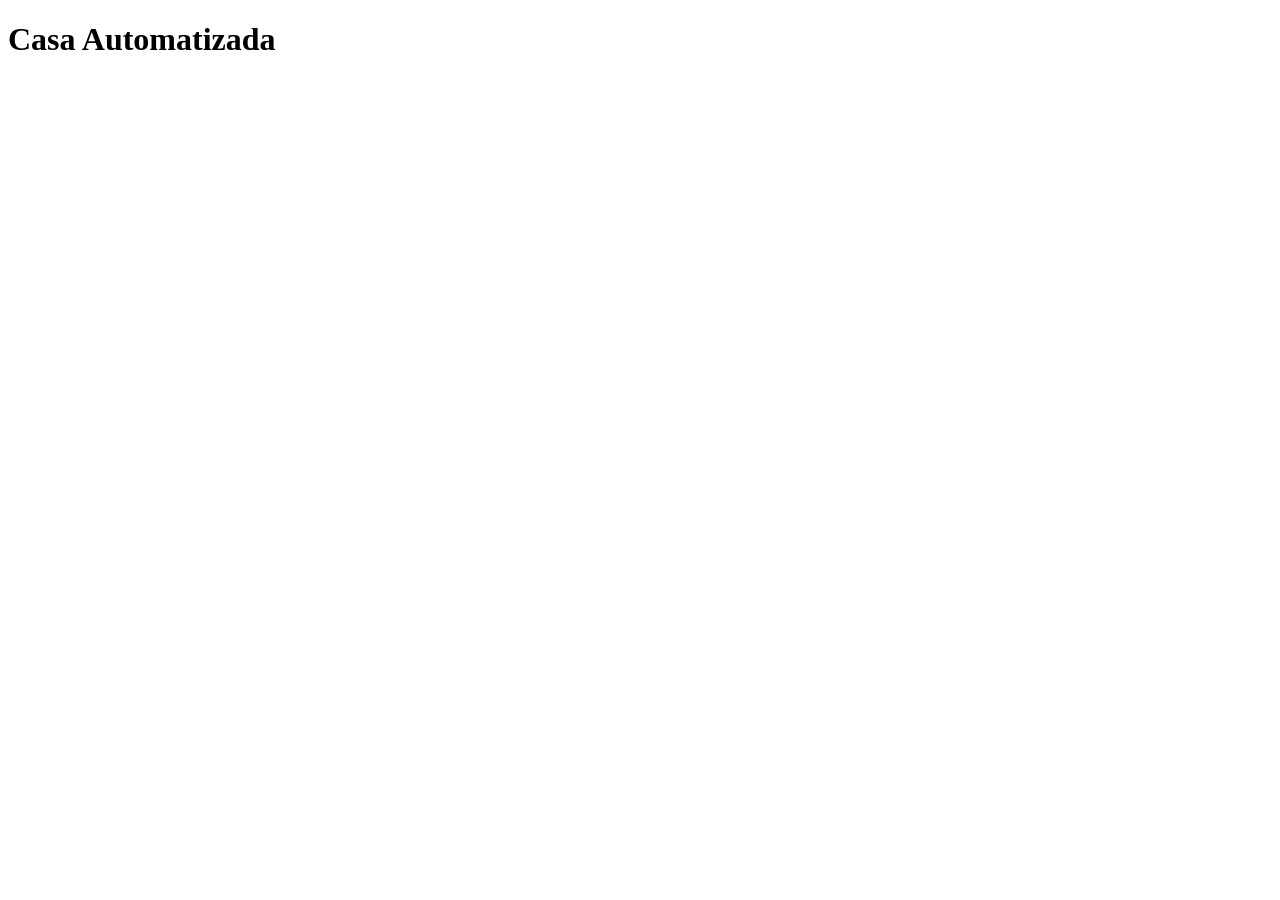
==== frontend/index.html @ 73bf4c5d "inciando" ====
<!DOCTYPE html>
<html lang="pt-br">
<head>
    <meta charset="UTF-8">
    <meta name="viewport" content="width=device-width, initial-scale=1.0">
    <link rel="stylesheet" href="style.css">
    <title>Início</title>
</head>
<body>
    <header>
        <h1>Casa Automatizada</h1>
    </header>
    
</body>
</html>
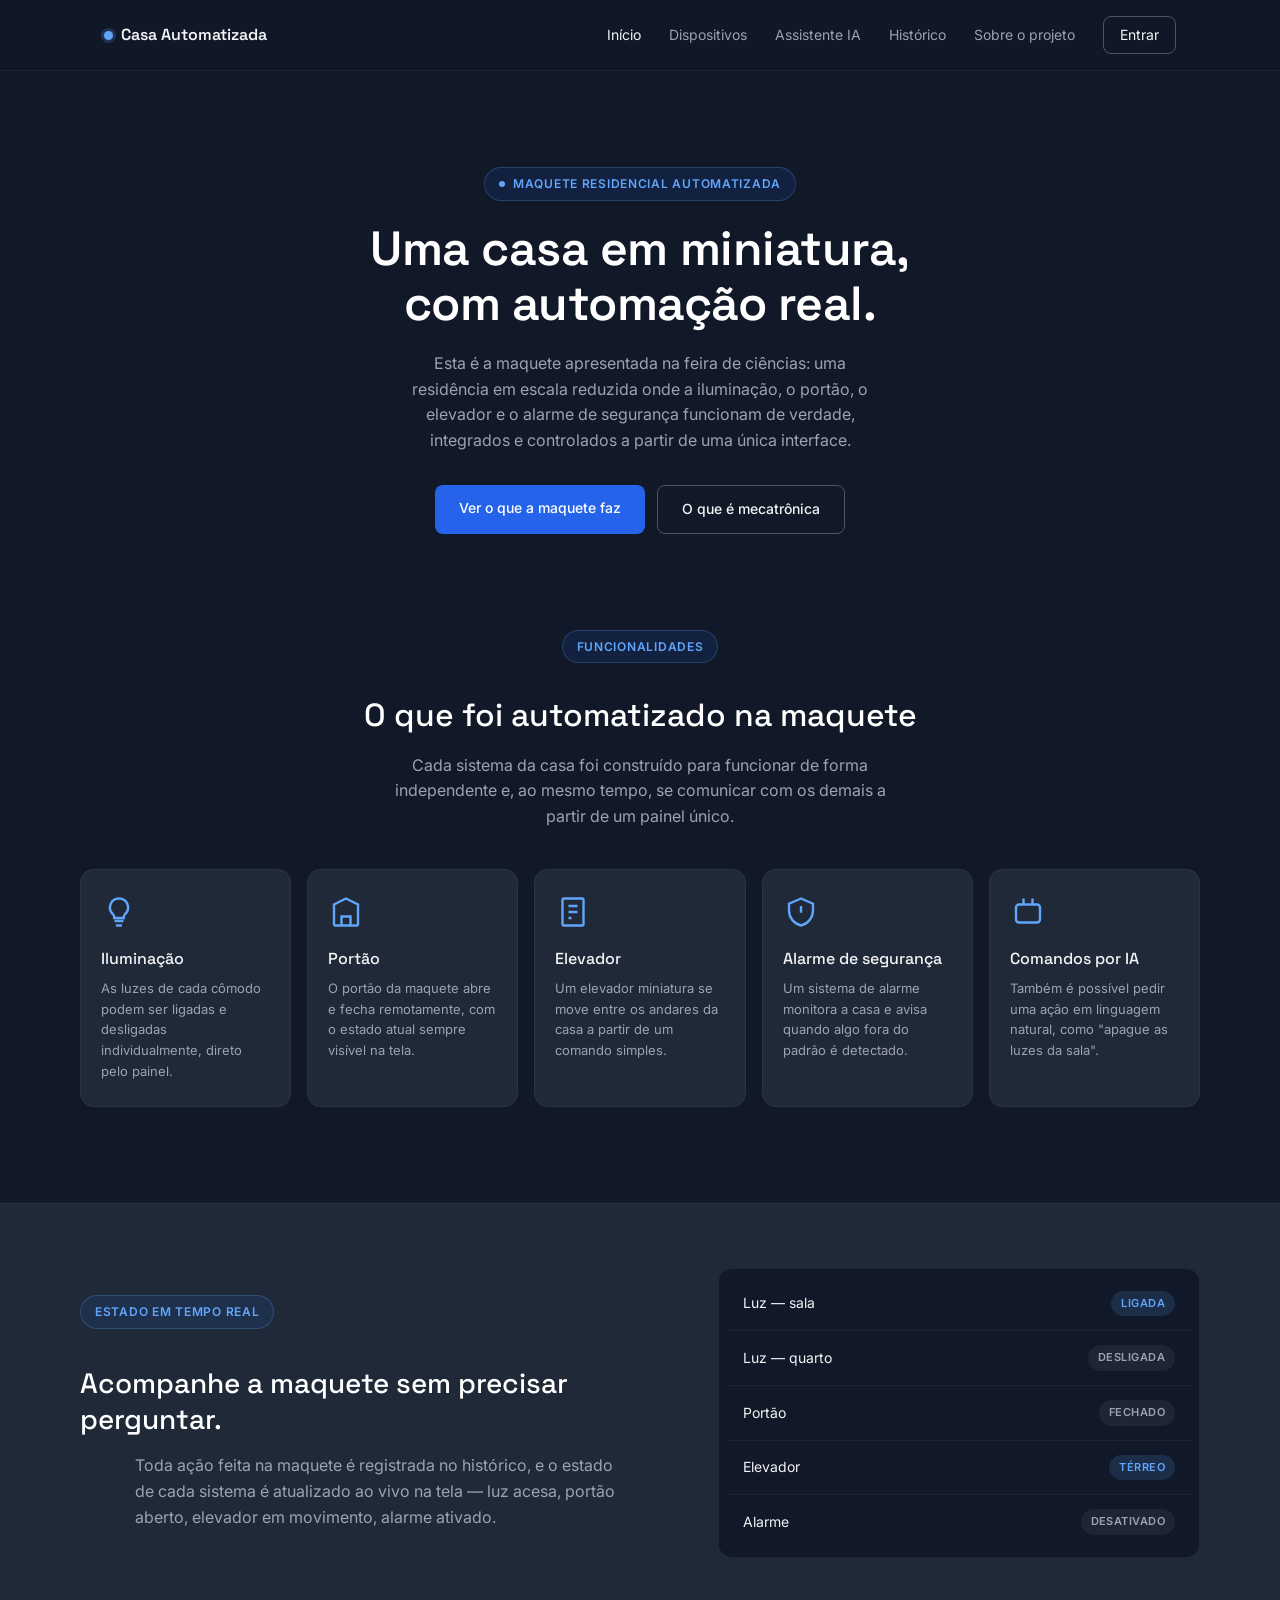
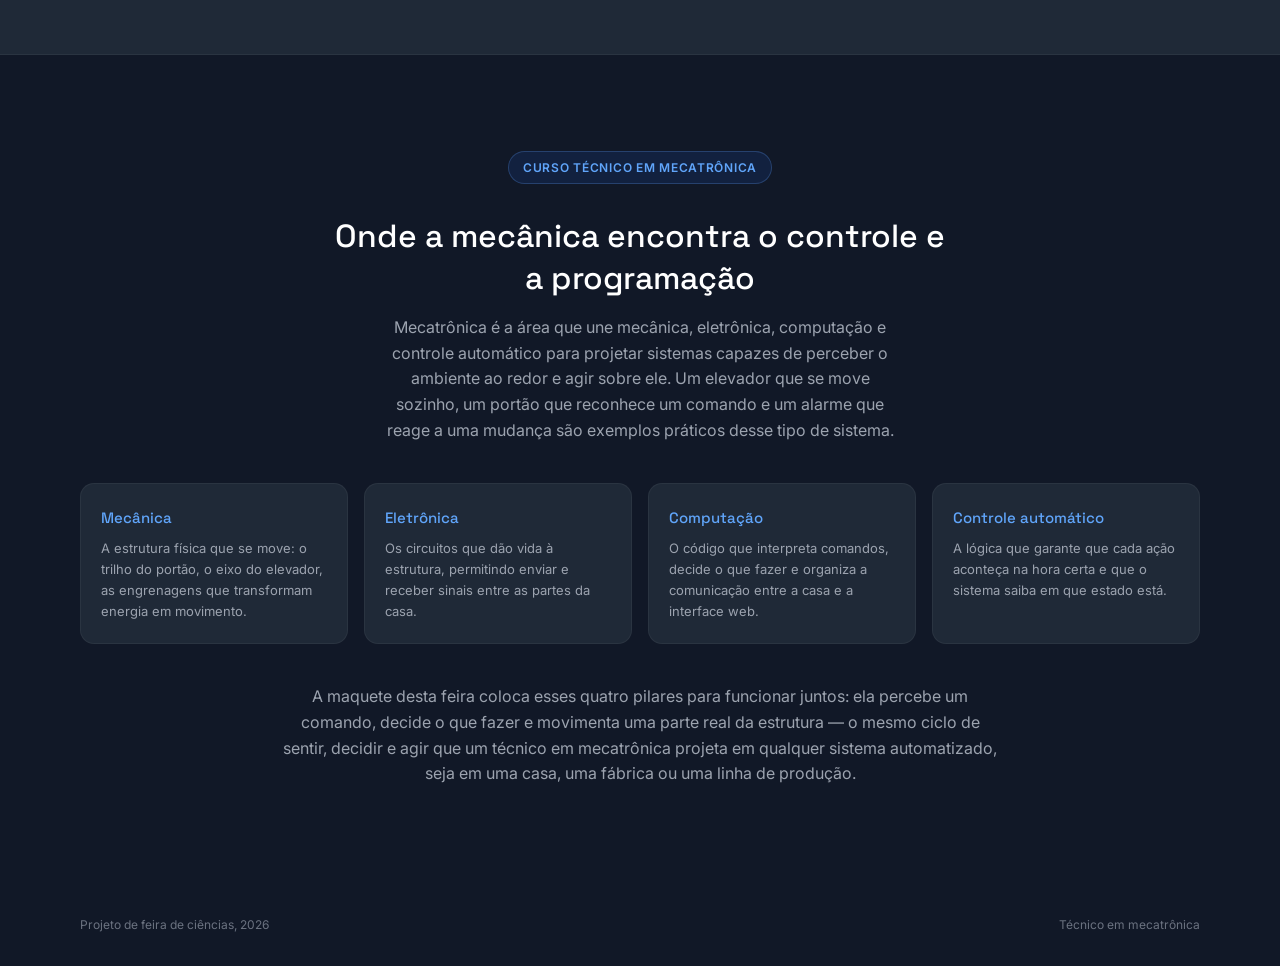
==== commit a2c77254: "criando a interface" ====
--- a/frontend/index.html
+++ b/frontend/index.html
@@ -1,15 +1,195 @@
 <!DOCTYPE html>
-<html lang="pt-br">
+<html lang="pt-BR">
 <head>
-    <meta charset="UTF-8">
-    <meta name="viewport" content="width=device-width, initial-scale=1.0">
-    <link rel="stylesheet" href="style.css">
-    <title>Início</title>
+<meta charset="UTF-8">
+<meta name="viewport" content="width=device-width, initial-scale=1.0">
+<title>Casa Automatizada — Projeto de Mecatrônica</title>
+<link rel="preconnect" href="https://fonts.googleapis.com">
+<link rel="preconnect" href="https://fonts.gstatic.com" crossorigin>
+<link href="https://fonts.googleapis.com/css2?family=Space+Grotesk:wght@500;600&family=Inter:wght@400;500;600&display=swap" rel="stylesheet">
+<link rel="stylesheet" href="style.css">
 </head>
 <body>
-    <header>
-        <h1>Casa Automatizada</h1>
-    </header>
-    
+
+<header class="header">
+  <div class="header-inner">
+    <a href="index.html" class="logo">
+      <span class="logo-dot"></span>
+      Casa Automatizada
+    </a>
+
+    <button class="menu-toggle" id="menuToggle" aria-label="Abrir menu" aria-expanded="false">
+      <span></span>
+      <span></span>
+      <span></span>
+    </button>
+
+    <nav class="nav" id="nav">
+      <a href="index.html" class="nav-link active">Início</a>
+      <a href="dispositivos.html" class="nav-link">Dispositivos</a>
+      <a href="assistente.html" class="nav-link">Assistente IA</a>
+      <a href="historico.html" class="nav-link">Histórico</a>
+      <a href="sobre.html" class="nav-link">Sobre o projeto</a>
+      <a href="login.html" class="nav-link nav-link-login">Entrar</a>
+    </nav>
+  </div>
+</header>
+
+<main>
+
+  <section class="hero">
+    <div class="hero-inner">
+      <p class="eyebrow"><span class="pulse"></span>Maquete residencial automatizada</p>
+      <h1>Uma casa em miniatura,<br>com automação real.</h1>
+      <p class="hero-text">
+        Esta é a maquete apresentada na feira de ciências: uma residência em escala reduzida
+        onde a iluminação, o portão, o elevador e o alarme de segurança funcionam de verdade,
+        integrados e controlados a partir de uma única interface.
+      </p>
+      <div class="hero-actions">
+        <a href="#funcionalidades" class="btn btn-primary">Ver o que a maquete faz</a>
+        <a href="#mecatronica" class="btn btn-secondary">O que é mecatrônica</a>
+      </div>
+    </div>
+  </section>
+
+  <section class="features" id="funcionalidades">
+    <div class="features-inner">
+      <div class="section-head">
+        <p class="eyebrow">Funcionalidades</p>
+        <h2>O que foi automatizado na maquete</h2>
+        <p class="hero-text">
+          Cada sistema da casa foi construído para funcionar de forma independente e, ao
+          mesmo tempo, se comunicar com os demais a partir de um painel único.
+        </p>
+      </div>
+
+      <div class="cards-grid">
+        <article class="card">
+          <div class="card-icon" aria-hidden="true">
+            <svg viewBox="0 0 24 24" fill="none" stroke="currentColor" stroke-width="1.6"><path d="M9 18h6M10 21h4M12 3a6 6 0 0 0-4 10.5c.5.5.8 1.1.8 1.8V16h6.4v-.7c0-.7.3-1.3.8-1.8A6 6 0 0 0 12 3Z"/></svg>
+          </div>
+          <h3>Iluminação</h3>
+          <p>As luzes de cada cômodo podem ser ligadas e desligadas individualmente, direto pelo painel.</p>
+        </article>
+
+        <article class="card">
+          <div class="card-icon" aria-hidden="true">
+            <svg viewBox="0 0 24 24" fill="none" stroke="currentColor" stroke-width="1.6"><path d="M4 21V7l8-4 8 4v14M4 21h16M9 21v-6h6v6"/></svg>
+          </div>
+          <h3>Portão</h3>
+          <p>O portão da maquete abre e fecha remotamente, com o estado atual sempre visível na tela.</p>
+        </article>
+
+        <article class="card">
+          <div class="card-icon" aria-hidden="true">
+            <svg viewBox="0 0 24 24" fill="none" stroke="currentColor" stroke-width="1.6"><rect x="5" y="3" width="14" height="18" rx="1"/><path d="M9 8h6M9 12h6M9 16h2"/></svg>
+          </div>
+          <h3>Elevador</h3>
+          <p>Um elevador miniatura se move entre os andares da casa a partir de um comando simples.</p>
+        </article>
+
+        <article class="card">
+          <div class="card-icon" aria-hidden="true">
+            <svg viewBox="0 0 24 24" fill="none" stroke="currentColor" stroke-width="1.6"><path d="M12 3 4 6.5V11c0 4.8 3.2 8.7 8 10 4.8-1.3 8-5.2 8-10V6.5L12 3Z"/><path d="M12 8v4.5M12 15.5h.01"/></svg>
+          </div>
+          <h3>Alarme de segurança</h3>
+          <p>Um sistema de alarme monitora a casa e avisa quando algo fora do padrão é detectado.</p>
+        </article>
+
+        <article class="card">
+          <div class="card-icon" aria-hidden="true">
+            <svg viewBox="0 0 24 24" fill="none" stroke="currentColor" stroke-width="1.6"><rect x="4" y="7" width="16" height="12" rx="2"/><path d="M9 3v4M15 3v4M8 13h.01M12 13h.01M16 13h.01"/></svg>
+          </div>
+          <h3>Comandos por IA</h3>
+          <p>Também é possível pedir uma ação em linguagem natural, como "apague as luzes da sala".</p>
+        </article>
+      </div>
+    </div>
+  </section>
+
+  <section class="status">
+    <div class="status-inner">
+      <div class="status-text">
+        <p class="eyebrow">Estado em tempo real</p>
+        <h2>Acompanhe a maquete sem precisar perguntar.</h2>
+        <p class="hero-text">
+          Toda ação feita na maquete é registrada no histórico, e o estado de cada sistema
+          é atualizado ao vivo na tela — luz acesa, portão aberto, elevador em movimento,
+          alarme ativado.
+        </p>
+      </div>
+      <div class="status-panel" aria-hidden="true">
+        <div class="status-row"><span>Luz — sala</span><span class="tag tag-on">ligada</span></div>
+        <div class="status-row"><span>Luz — quarto</span><span class="tag tag-off">desligada</span></div>
+        <div class="status-row"><span>Portão</span><span class="tag tag-off">fechado</span></div>
+        <div class="status-row"><span>Elevador</span><span class="tag tag-on">térreo</span></div>
+        <div class="status-row"><span>Alarme</span><span class="tag tag-off">desativado</span></div>
+      </div>
+    </div>
+  </section>
+
+  <section class="mecatronica" id="mecatronica">
+    <div class="mecatronica-inner">
+      <div class="section-head">
+        <p class="eyebrow">Curso técnico em mecatrônica</p>
+        <h2>Onde a mecânica encontra o controle e a programação</h2>
+        <p class="hero-text">
+          Mecatrônica é a área que une mecânica, eletrônica, computação e controle
+          automático para projetar sistemas capazes de perceber o ambiente ao redor e
+          agir sobre ele. Um elevador que se move sozinho, um portão que reconhece um
+          comando e um alarme que reage a uma mudança são exemplos práticos desse tipo
+          de sistema.
+        </p>
+      </div>
+
+      <div class="pillars-grid">
+        <article class="pillar">
+          <h3>Mecânica</h3>
+          <p>A estrutura física que se move: o trilho do portão, o eixo do elevador, as engrenagens que transformam energia em movimento.</p>
+        </article>
+        <article class="pillar">
+          <h3>Eletrônica</h3>
+          <p>Os circuitos que dão vida à estrutura, permitindo enviar e receber sinais entre as partes da casa.</p>
+        </article>
+        <article class="pillar">
+          <h3>Computação</h3>
+          <p>O código que interpreta comandos, decide o que fazer e organiza a comunicação entre a casa e a interface web.</p>
+        </article>
+        <article class="pillar">
+          <h3>Controle automático</h3>
+          <p>A lógica que garante que cada ação aconteça na hora certa e que o sistema saiba em que estado está.</p>
+        </article>
+      </div>
+
+      <p class="hero-text mecatronica-closing">
+        A maquete desta feira coloca esses quatro pilares para funcionar juntos: ela
+        percebe um comando, decide o que fazer e movimenta uma parte real da estrutura —
+        o mesmo ciclo de sentir, decidir e agir que um técnico em mecatrônica projeta em
+        qualquer sistema automatizado, seja em uma casa, uma fábrica ou uma linha de
+        produção.
+      </p>
+    </div>
+  </section>
+
+</main>
+
+<footer class="footer">
+  <div class="footer-inner">
+    <span>Projeto de feira de ciências, 2026</span>
+    <span>Técnico em mecatrônica</span>
+  </div>
+</footer>
+
+<script>
+  const toggle = document.getElementById('menuToggle');
+  const nav = document.getElementById('nav');
+  toggle.addEventListener('click', () => {
+    const isOpen = nav.classList.toggle('open');
+    toggle.classList.toggle('open', isOpen);
+    toggle.setAttribute('aria-expanded', isOpen);
+  });
+</script>
+
 </body>
 </html>
--- a/frontend/style.css
+++ b/frontend/style.css
@@ -0,0 +1,459 @@
+:root {
+  --azul-principal: #2563EB;
+  --azul-escuro: #1E3A8A;
+  --azul-claro: #60A5FA;
+
+  --fundo: #111827;
+  --cinza-escuro: #1F2937;
+  --cinza-medio: #4B5563;
+  --cinza: #6B7280;
+
+  --texto-principal: #F3F4F6;
+  --texto-secundario: #9CA3AF;
+  --branco: #FFFFFF;
+
+  --fonte-titulo: 'Space Grotesk', sans-serif;
+  --fonte-texto: 'Inter', sans-serif;
+}
+
+* { box-sizing: border-box; margin: 0; padding: 0; }
+
+html { scroll-behavior: smooth; }
+
+body {
+  background: var(--fundo);
+  color: var(--texto-principal);
+  font-family: var(--fonte-texto);
+  line-height: 1.6;
+  -webkit-font-smoothing: antialiased;
+}
+
+a { color: inherit; text-decoration: none; }
+
+img, svg { display: block; max-width: 100%; }
+
+:focus-visible {
+  outline: 2px solid var(--azul-claro);
+  outline-offset: 2px;
+}
+
+/* ---------- Header ---------- */
+
+.header {
+  position: sticky;
+  top: 0;
+  z-index: 50;
+  background: rgba(17, 24, 39, 0.85);
+  backdrop-filter: blur(8px);
+  border-bottom: 1px solid rgba(255, 255, 255, 0.06);
+}
+
+.header-inner {
+  max-width: 1120px;
+  margin: 0 auto;
+  padding: 16px 24px;
+  display: flex;
+  align-items: center;
+  justify-content: space-between;
+}
+
+.logo {
+  display: flex;
+  align-items: center;
+  gap: 8px;
+  font-family: var(--fonte-titulo);
+  font-weight: 600;
+  font-size: 16px;
+  color: var(--texto-principal);
+}
+
+.logo-dot {
+  width: 9px;
+  height: 9px;
+  border-radius: 50%;
+  background: var(--azul-claro);
+  box-shadow: 0 0 0 3px rgba(96, 165, 250, 0.2);
+}
+
+.nav {
+  display: flex;
+  align-items: center;
+  gap: 28px;
+}
+
+.nav-link {
+  font-size: 14px;
+  color: var(--texto-secundario);
+  transition: color 0.15s ease;
+}
+
+.nav-link:hover,
+.nav-link.active {
+  color: var(--texto-principal);
+}
+
+.nav-link-login {
+  color: var(--texto-principal);
+  border: 1px solid var(--cinza-medio);
+  padding: 7px 16px;
+  border-radius: 8px;
+  transition: border-color 0.15s ease;
+}
+
+.nav-link-login:hover {
+  border-color: var(--azul-claro);
+  color: var(--azul-claro);
+}
+
+.menu-toggle {
+  display: none;
+  flex-direction: column;
+  justify-content: center;
+  gap: 5px;
+  width: 32px;
+  height: 32px;
+  background: none;
+  border: none;
+  cursor: pointer;
+}
+
+.menu-toggle span {
+  width: 100%;
+  height: 2px;
+  background: var(--texto-principal);
+  border-radius: 2px;
+  transition: transform 0.2s ease, opacity 0.2s ease;
+}
+
+.menu-toggle.open span:nth-child(1) { transform: translateY(7px) rotate(45deg); }
+.menu-toggle.open span:nth-child(2) { opacity: 0; }
+.menu-toggle.open span:nth-child(3) { transform: translateY(-7px) rotate(-45deg); }
+
+/* ---------- Eyebrow / labels ---------- */
+
+.eyebrow {
+  display: inline-flex;
+  align-items: center;
+  gap: 8px;
+  font-family: var(--fonte-texto);
+  font-weight: 600;
+  font-size: 12px;
+  text-transform: uppercase;
+  letter-spacing: 0.06em;
+  color: var(--azul-claro);
+  background: rgba(37, 99, 235, 0.12);
+  border: 1px solid rgba(96, 165, 250, 0.25);
+  padding: 6px 14px;
+  border-radius: 20px;
+  margin-bottom: 20px;
+}
+
+.pulse {
+  width: 6px;
+  height: 6px;
+  border-radius: 50%;
+  background: var(--azul-claro);
+  animation: pulse 2s ease-in-out infinite;
+}
+
+@keyframes pulse {
+  0%, 100% { opacity: 1; }
+  50% { opacity: 0.35; }
+}
+
+/* ---------- Hero ---------- */
+
+.hero {
+  padding: 96px 24px 64px;
+  text-align: center;
+}
+
+.hero-inner {
+  max-width: 640px;
+  margin: 0 auto;
+}
+
+h1 {
+  font-family: var(--fonte-titulo);
+  font-weight: 600;
+  font-size: clamp(32px, 5vw, 48px);
+  line-height: 1.15;
+  letter-spacing: -0.01em;
+  color: var(--branco);
+  margin-bottom: 20px;
+}
+
+.hero-text {
+  font-size: 16px;
+  color: var(--texto-secundario);
+  max-width: 480px;
+  margin: 0 auto;
+}
+
+.hero-actions {
+  display: flex;
+  gap: 12px;
+  justify-content: center;
+  margin-top: 32px;
+  flex-wrap: wrap;
+}
+
+.btn {
+  font-size: 14px;
+  font-weight: 500;
+  padding: 12px 24px;
+  border-radius: 8px;
+  transition: background 0.15s ease, border-color 0.15s ease, transform 0.1s ease;
+}
+
+.btn:active { transform: scale(0.98); }
+
+.btn-primary {
+  background: var(--azul-principal);
+  color: var(--branco);
+}
+
+.btn-primary:hover { background: var(--azul-escuro); }
+
+.btn-secondary {
+  background: transparent;
+  color: var(--texto-principal);
+  border: 1px solid var(--cinza-medio);
+}
+
+.btn-secondary:hover { border-color: var(--texto-secundario); }
+
+/* ---------- Section head (shared) ---------- */
+
+.section-head {
+  max-width: 620px;
+  margin: 0 auto 40px;
+  text-align: center;
+}
+
+.section-head h2 {
+  font-family: var(--fonte-titulo);
+  font-weight: 500;
+  font-size: clamp(24px, 3.5vw, 32px);
+  color: var(--branco);
+  line-height: 1.3;
+  margin: 12px 0 16px;
+}
+
+.section-head .hero-text { max-width: 520px; }
+
+/* ---------- Features ---------- */
+
+.features { padding: 32px 24px 96px; }
+
+.features-inner { max-width: 1120px; margin: 0 auto; }
+
+.cards-grid {
+  display: grid;
+  grid-template-columns: repeat(auto-fit, minmax(200px, 1fr));
+  gap: 16px;
+}
+
+.card {
+  background: var(--cinza-escuro);
+  border: 1px solid rgba(255, 255, 255, 0.05);
+  border-radius: 14px;
+  padding: 24px 20px;
+  transition: border-color 0.15s ease, transform 0.15s ease;
+}
+
+.card:hover {
+  border-color: rgba(96, 165, 250, 0.3);
+  transform: translateY(-2px);
+}
+
+.card-icon {
+  width: 36px;
+  height: 36px;
+  color: var(--azul-claro);
+  margin-bottom: 16px;
+}
+
+.card-icon svg { width: 100%; height: 100%; }
+
+.card h3 {
+  font-family: var(--fonte-titulo);
+  font-weight: 500;
+  font-size: 16px;
+  color: var(--texto-principal);
+  margin-bottom: 6px;
+}
+
+.card p {
+  font-size: 13px;
+  color: var(--texto-secundario);
+  line-height: 1.6;
+}
+
+/* ---------- Status section ---------- */
+
+.status {
+  padding: 64px 24px 96px;
+  background: var(--cinza-escuro);
+  border-top: 1px solid rgba(255, 255, 255, 0.05);
+  border-bottom: 1px solid rgba(255, 255, 255, 0.05);
+}
+
+.status-inner {
+  max-width: 1120px;
+  margin: 0 auto;
+  display: grid;
+  grid-template-columns: 1.1fr 0.9fr;
+  gap: 48px;
+  align-items: center;
+}
+
+.status-text h2 {
+  font-family: var(--fonte-titulo);
+  font-weight: 500;
+  font-size: clamp(22px, 3vw, 28px);
+  color: var(--branco);
+  margin: 16px 0;
+  line-height: 1.3;
+}
+
+.status-panel {
+  background: var(--fundo);
+  border: 1px solid rgba(255, 255, 255, 0.06);
+  border-radius: 14px;
+  padding: 8px;
+}
+
+.status-row {
+  display: flex;
+  align-items: center;
+  justify-content: space-between;
+  padding: 14px 16px;
+  font-size: 14px;
+  border-bottom: 1px solid rgba(255, 255, 255, 0.05);
+}
+
+.status-row:last-child { border-bottom: none; }
+
+.tag {
+  font-family: var(--fonte-texto);
+  font-weight: 600;
+  font-size: 11px;
+  text-transform: uppercase;
+  letter-spacing: 0.04em;
+  padding: 4px 10px;
+  border-radius: 20px;
+}
+
+.tag-on {
+  background: rgba(96, 165, 250, 0.15);
+  color: var(--azul-claro);
+}
+
+.tag-off {
+  background: rgba(107, 114, 128, 0.15);
+  color: var(--texto-secundario);
+}
+
+/* ---------- Mecatrônica ---------- */
+
+.mecatronica { padding: 96px 24px; }
+
+.mecatronica-inner { max-width: 1120px; margin: 0 auto; }
+
+.pillars-grid {
+  display: grid;
+  grid-template-columns: repeat(auto-fit, minmax(220px, 1fr));
+  gap: 16px;
+  margin-bottom: 40px;
+}
+
+.pillar {
+  background: var(--cinza-escuro);
+  border: 1px solid rgba(255, 255, 255, 0.05);
+  border-radius: 14px;
+  padding: 22px 20px;
+}
+
+.pillar h3 {
+  font-family: var(--fonte-titulo);
+  font-weight: 500;
+  font-size: 15px;
+  color: var(--azul-claro);
+  margin-bottom: 8px;
+}
+
+.pillar p {
+  font-size: 13px;
+  color: var(--texto-secundario);
+  line-height: 1.6;
+}
+
+.mecatronica-closing {
+  max-width: 720px;
+  margin: 0 auto;
+  text-align: center;
+}
+
+/* ---------- Footer ---------- */
+
+.footer { padding: 32px 24px; }
+
+.footer-inner {
+  max-width: 1120px;
+  margin: 0 auto;
+  display: flex;
+  justify-content: space-between;
+  flex-wrap: wrap;
+  gap: 8px;
+  font-size: 12px;
+  color: var(--cinza);
+}
+
+/* ---------- Responsive ---------- */
+
+@media (max-width: 860px) {
+  .status-inner {
+    grid-template-columns: 1fr;
+    gap: 32px;
+  }
+}
+
+@media (max-width: 720px) {
+  .menu-toggle { display: flex; }
+
+  .nav {
+    position: absolute;
+    top: 100%;
+    left: 0;
+    right: 0;
+    flex-direction: column;
+    align-items: flex-start;
+    gap: 0;
+    background: var(--cinza-escuro);
+    border-bottom: 1px solid rgba(255, 255, 255, 0.06);
+    max-height: 0;
+    overflow: hidden;
+    transition: max-height 0.25s ease;
+  }
+
+  .nav.open { max-height: 380px; }
+
+  .nav-link {
+    width: 100%;
+    padding: 14px 24px;
+    border-bottom: 1px solid rgba(255, 255, 255, 0.04);
+  }
+
+  .nav-link-login {
+    border: none;
+    border-radius: 0;
+    padding: 14px 24px;
+  }
+
+  .hero { padding: 64px 20px 48px; }
+}
+
+@media (max-width: 480px) {
+  .hero-actions { flex-direction: column; align-items: stretch; }
+}
